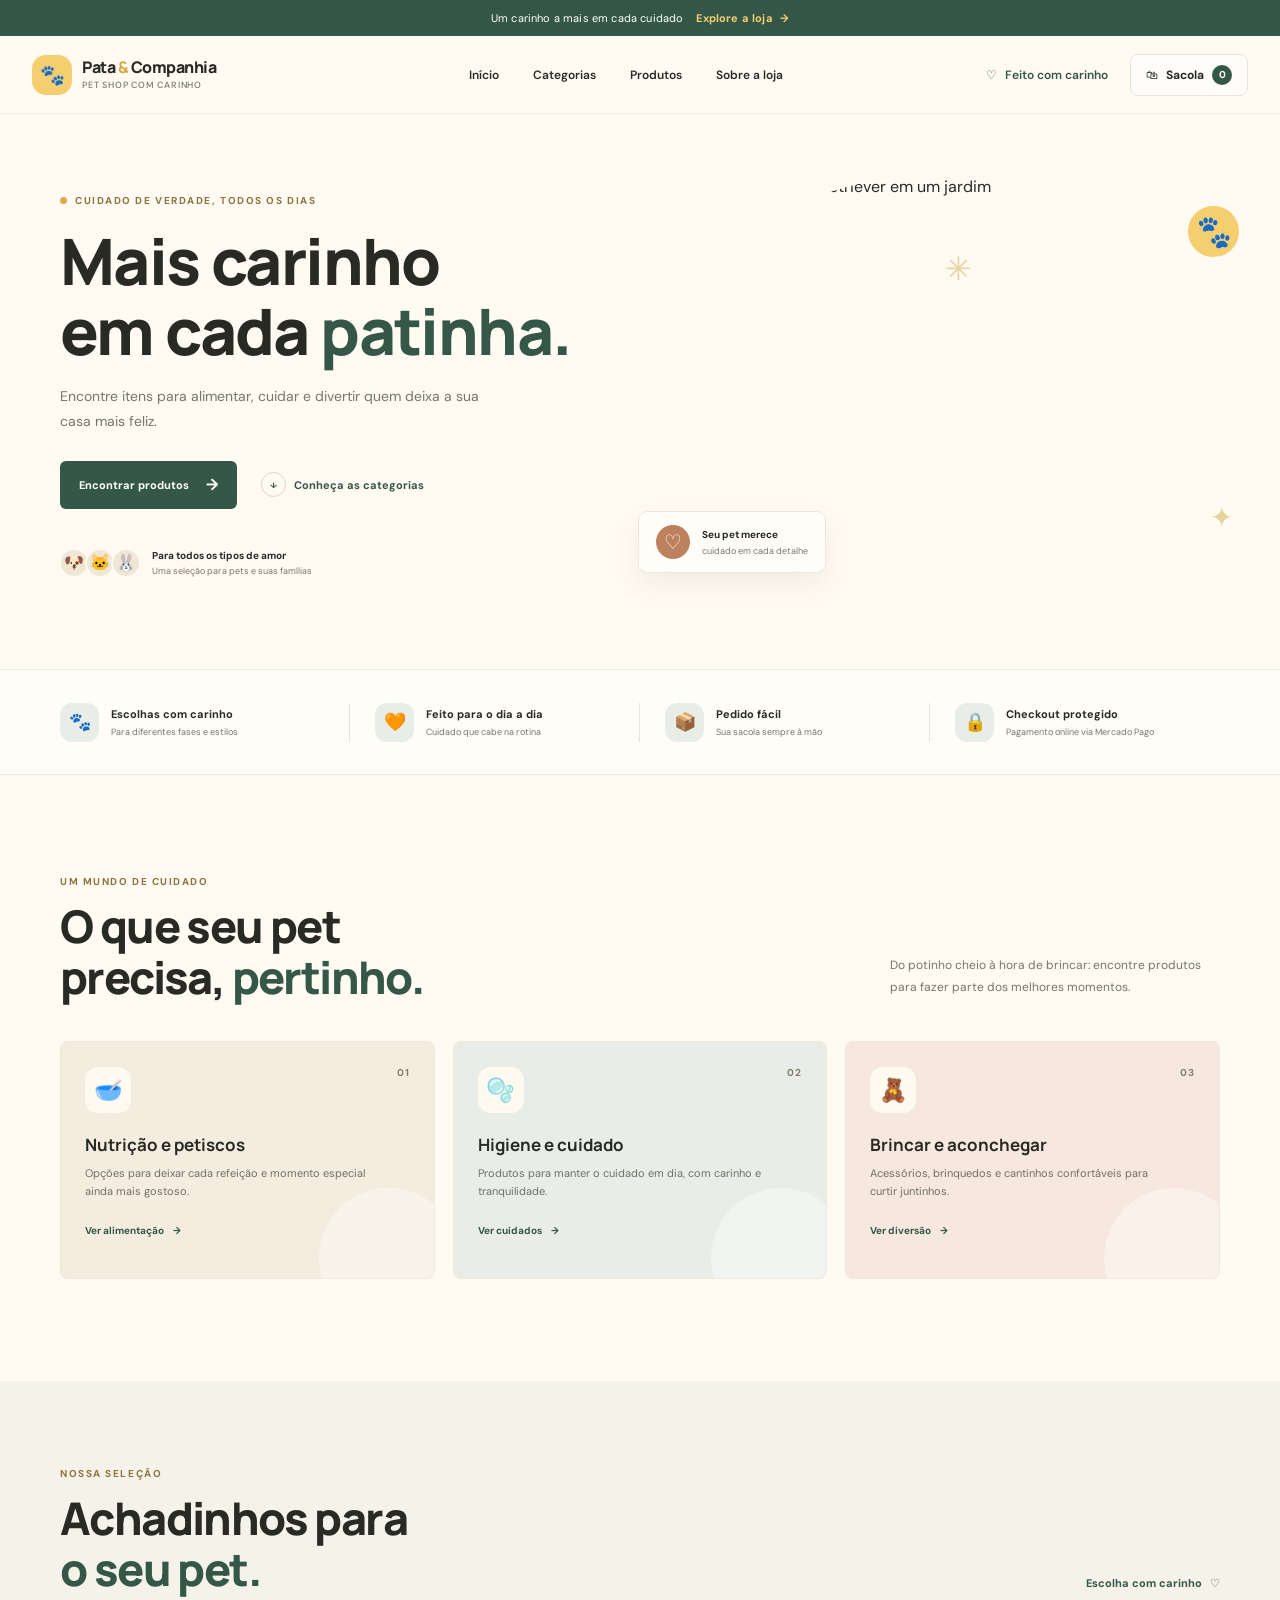
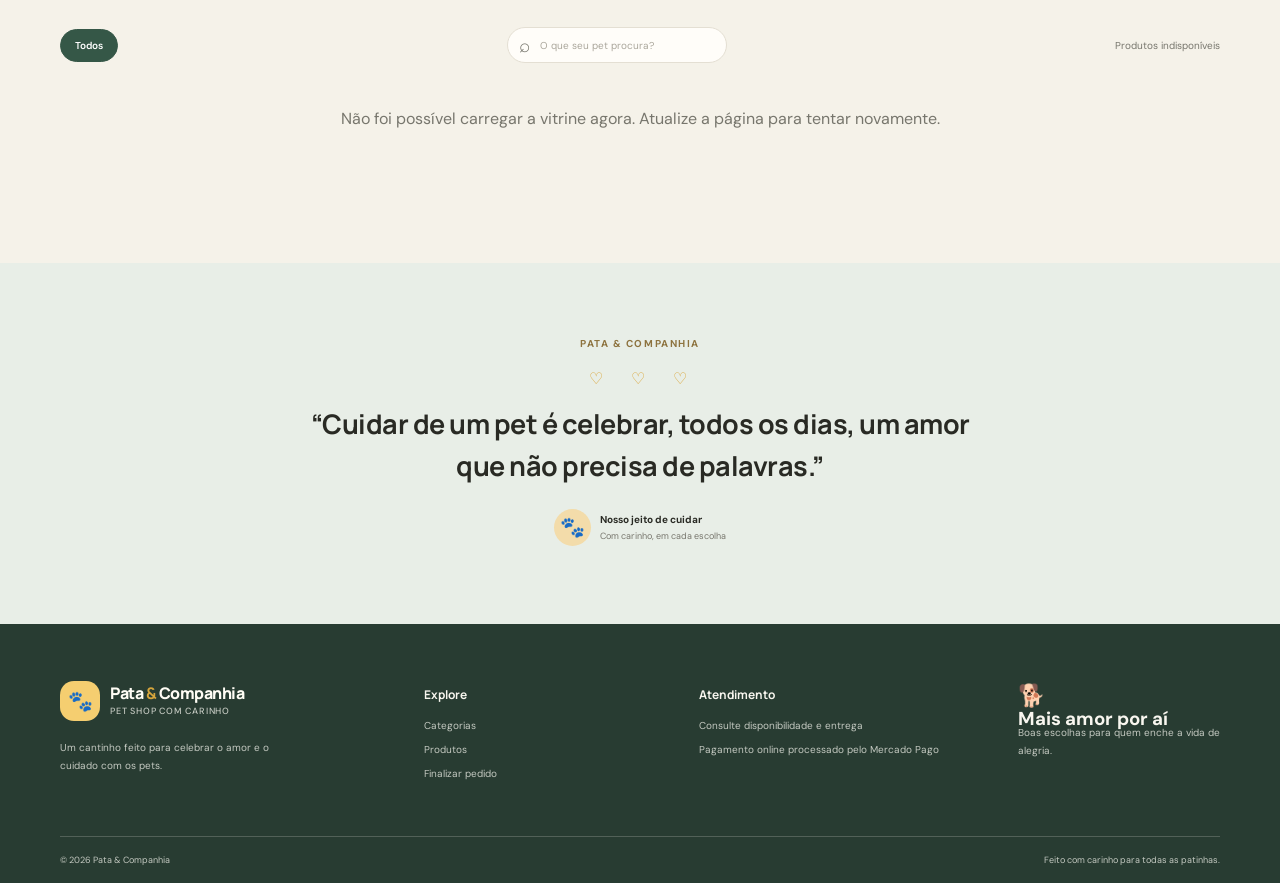
==== index.html @ 4e2fcf32 "checkout" ====
<!DOCTYPE html>
<html lang="pt-BR">
<head>
  <meta charset="UTF-8">
  <meta name="viewport" content="width=device-width, initial-scale=1.0">
  <meta name="theme-color" content="#fffaf2">
  <meta name="description" content="Produtos para cuidar, alimentar e divertir seu pet. Encontre tudo para cães e gatos na Pata & Companhia.">
  <title>Pata & Companhia | Cuidado para quem faz parte da família</title>
  <link rel="preconnect" href="https://fonts.googleapis.com">
  <link rel="preconnect" href="https://fonts.gstatic.com" crossorigin>
  <link rel="preconnect" href="https://images.unsplash.com">
  <link href="https://fonts.googleapis.com/css2?family=DM+Sans:wght@400;500;600;700&family=Manrope:wght@400;500;600;700;800&display=swap" rel="stylesheet">
  <link rel="stylesheet" href="styles.css">
  <script src="shop.js" defer></script>
  
</head>
<body>
  <div class="announcement">
    <span>Um carinho a mais em cada cuidado</span>
    <a href="#produtos">Explore a loja <span aria-hidden="true">→</span></a>
  </div>

  <header class="site-header">
    <a class="brand" href="/static" aria-label="Pata & Companhia, início">
      <span class="brand-mark" aria-hidden="true">🐾</span>
      <span>Pata <b>&</b> Companhia<small>pet shop com carinho</small></span>
    </a>
    <button class="menu-toggle" id="menu-toggle" type="button" aria-label="Abrir menu" aria-expanded="false" aria-controls="main-nav">
      <span></span><span></span><span></span>
    </button>
    <nav class="main-nav" id="main-nav" aria-label="Navegação principal">
      <a href="#inicio">Início</a>
      <a href="#categorias">Categorias</a>
      <a href="#produtos">Produtos</a>
      <a href="#sobre">Sobre a loja</a>
    </nav>
    <div class="header-actions">
      <a class="header-phone" href="#sobre"><span aria-hidden="true">♡</span> Feito com carinho</a>
      <button class="cart-button" id="cart-toggle" type="button" aria-expanded="false" aria-controls="cart-panel">
        <span aria-hidden="true">🛍</span> Sacola <span class="cart-count" id="cart-count">0</span>
      </button>
    </div>
    <aside class="cart-panel" id="cart-panel" aria-label="Sua sacola" hidden>
      <div class="cart-panel-heading">
        <h2>Sua sacola</h2>
        <button class="icon-button" id="cart-close" type="button" aria-label="Fechar sacola">×</button>
      </div>
      <div class="cart-items" id="cart-items"><p class="empty-cart">Sua sacola está esperando por você.</p></div>
      <div class="cart-summary"><span>Subtotal</span><strong id="cart-total">R$ 0,00</strong></div>
      <a class="button button-primary checkout-button" id="checkout-link" href="/checkout" aria-disabled="true">Continuar para checkout <span aria-hidden="true">→</span></a>
      <p class="cart-note">Os valores e a disponibilidade são confirmados no checkout.</p>
    </aside>
  </header>

  <main>
    <section class="hero section-wrap" id="inicio">
      <div class="hero-copy">
        <div class="eyebrow"><span class="eyebrow-dot"></span> Cuidado de verdade, todos os dias</div>
        <h1>Mais carinho<br>em cada <span>patinha.</span></h1>
        <p>Encontre itens para alimentar, cuidar e divertir quem deixa a sua casa mais feliz.</p>
        <div class="hero-actions">
          <a class="button button-primary" href="#produtos">Encontrar produtos <span aria-hidden="true">→</span></a>
          <a class="text-link" href="#categorias"><span class="play-icon" aria-hidden="true">↓</span> Conheça as categorias</a>
        </div>
        <div class="hero-proof">
          <div class="avatar-stack" aria-hidden="true"><span>🐶</span><span>🐱</span><span>🐰</span></div>
          <div><strong>Para todos os tipos de amor</strong><small>Uma seleção para pets e suas famílias</small></div>
        </div>
      </div>
      <div class="hero-visual">
        <img src="https://images.unsplash.com/photo-1552053831-71594a27632d?auto=format&amp;fit=crop&amp;w=1000&amp;q=85" alt="Cachorro golden retriever em um jardim" fetchpriority="high">
        <div class="hero-tag"><span class="tag-icon" aria-hidden="true">♡</span><span><strong>Seu pet merece</strong><small>cuidado em cada detalhe</small></span></div>
        <span class="hero-sticker" aria-hidden="true">🐾</span>
        <span class="hero-decoration decoration-one" aria-hidden="true">✳</span>
        <span class="hero-decoration decoration-two" aria-hidden="true">✦</span>
      </div>
    </section>

    <section class="benefits" aria-label="Nosso jeito de cuidar">
      <div class="benefits-inner">
        <div class="benefit"><span class="benefit-icon" aria-hidden="true">🐾</span><span><strong>Escolhas com carinho</strong><small>Para diferentes fases e estilos</small></span></div>
        <div class="benefit"><span class="benefit-icon" aria-hidden="true">🧡</span><span><strong>Feito para o dia a dia</strong><small>Cuidado que cabe na rotina</small></span></div>
        <div class="benefit"><span class="benefit-icon" aria-hidden="true">📦</span><span><strong>Pedido fácil</strong><small>Sua sacola sempre à mão</small></span></div>
        <div class="benefit"><span class="benefit-icon" aria-hidden="true">🔒</span><span><strong>Checkout protegido</strong><small>Pagamento online via Mercado Pago</small></span></div>
      </div>
    </section>

    <section class="services-section section-wrap" id="categorias">
      <div class="section-heading">
        <div><div class="eyebrow">Um mundo de cuidado</div><h2>O que seu pet<br>precisa, <span>pertinho.</span></h2></div>
        <p>Do potinho cheio à hora de brincar: encontre produtos para fazer parte dos melhores momentos.</p>
      </div>
      <div class="service-grid">
        <article class="service-card service-bath">
          <span class="service-icon" aria-hidden="true">🥣</span><span class="service-number">01</span>
          <h3>Nutrição e petiscos</h3><p>Opções para deixar cada refeição e momento especial ainda mais gostoso.</p>
          <a href="#produtos" data-filter="Ração">Ver alimentação <span aria-hidden="true">→</span></a>
        </article>
        <article class="service-card service-wellness">
          <span class="service-icon" aria-hidden="true">🫧</span><span class="service-number">02</span>
          <h3>Higiene e cuidado</h3><p>Produtos para manter o cuidado em dia, com carinho e tranquilidade.</p>
          <a href="#produtos" data-filter="Higiene">Ver cuidados <span aria-hidden="true">→</span></a>
        </article>
        <article class="service-card service-delivery">
          <span class="service-icon" aria-hidden="true">🧸</span><span class="service-number">03</span>
          <h3>Brincar e aconchegar</h3><p>Acessórios, brinquedos e cantinhos confortáveis para curtir juntinhos.</p>
          <a href="#produtos" data-filter="Brinquedos">Ver diversão <span aria-hidden="true">→</span></a>
        </article>
      </div>
    </section>

    <section class="shop-section" id="produtos">
      <div class="section-wrap">
        <div class="section-heading shop-heading">
          <div><div class="eyebrow">Nossa seleção</div><h2>Achadinhos para<br><span>o seu pet.</span></h2></div>
          <a class="text-link shop-all-link" href="#produtos">Escolha com carinho <span aria-hidden="true">♡</span></a>
        </div>
        <div class="product-toolbar">
          <div class="filter-list" id="filter-list" role="group" aria-label="Filtrar produtos">
            <button class="filter-button active" type="button" data-category="todos" aria-pressed="true">Todos</button>
          </div>
          <label class="product-search">
            <span class="sr-only">Buscar produtos</span>
            <span aria-hidden="true">⌕</span>
            <input id="product-search" type="search" placeholder="O que seu pet procura?" autocomplete="off">
          </label>
          <span class="product-count" id="product-count" aria-live="polite">Carregando produtos…</span>
        </div>
        <div class="product-grid" id="product-grid" aria-live="polite" aria-busy="true">
          <p class="no-products">Estamos preparando a vitrine para você…</p>
        </div>
      </div>
    </section>

    <section class="testimonial-section" id="sobre">
      <div class="section-wrap testimonial-content">
        <div class="eyebrow">Pata & Companhia</div>
        <div class="testimonial-stars" aria-hidden="true">♡ &nbsp; ♡ &nbsp; ♡</div>
        <blockquote>“Cuidar de um pet é celebrar, todos os dias, um amor que não precisa de palavras.”</blockquote>
        <div class="testimonial-author"><span class="author-avatar" aria-hidden="true">🐾</span><span><strong>Nosso jeito de cuidar</strong><small>Com carinho, em cada escolha</small></span></div>
      </div>
    </section>
  </main>

  <footer class="site-footer">
    <div class="section-wrap footer-main">
      <div class="footer-brand">
        <a class="brand" href="/static" aria-label="Pata & Companhia, início"><span class="brand-mark" aria-hidden="true">🐾</span><span>Pata <b>&</b> Companhia<small>pet shop com carinho</small></span></a>
        <p>Um cantinho feito para celebrar o amor e o cuidado com os pets.</p>
      </div>
      <div class="footer-column"><h3>Explore</h3><a href="#categorias">Categorias</a><a href="#produtos">Produtos</a><a href="/checkout">Finalizar pedido</a></div>
      <div class="footer-column"><h3>Atendimento</h3><span>Consulte disponibilidade e entrega</span><span>Pagamento online processado pelo Mercado Pago</span></div>
      <div class="footer-promise"><span aria-hidden="true">🐕</span><h3>Mais amor por aí</h3><p>Boas escolhas para quem enche a vida de alegria.</p></div>
    </div>
    <div class="section-wrap footer-bottom"><span>© 2026 Pata & Companhia</span><span>Feito com carinho para todas as patinhas.</span></div>
  </footer>

  <div class="toast" id="shop-toast" role="status" aria-live="polite"></div>
</body>
</html>
---- styles.css ----
:root {
  color-scheme: light;
  --ink: #292a24;
  --muted: #77766d;
  --green: #355747;
  --green-dark: #284638;
  --green-pale: #e8eee7;
  --cream: #fffaf2;
  --yellow: #f5ce70;
  --line: #e8e4da;
  --white: #fff;
  font-family: "DM Sans", sans-serif;
  font-synthesis: none;
  text-rendering: optimizeLegibility;
}

* {
  box-sizing: border-box;
}

html {
  scroll-behavior: smooth;
  scroll-padding-top: 90px;
}

body {
  margin: 0;
  color: var(--ink);
  background: var(--cream);
}

body,
button,
input,
select {
  font-family: "DM Sans", sans-serif;
}

button,
a {
  -webkit-tap-highlight-color: transparent;
}

a {
  color: inherit;
  text-decoration: none;
}

button {
  color: inherit;
}

img {
  display: block;
  max-width: 100%;
}

.section-wrap {
  width: min(1160px, calc(100% - 64px));
  margin-inline: auto;
}

.announcement {
  min-height: 36px;
  display: flex;
  align-items: center;
  justify-content: center;
  gap: 9px;
  color: #fff;
  background: var(--green);
  font-size: 11px;
  letter-spacing: .015em;
}

.announcement a {
  color: var(--yellow);
  font-weight: 700;
  margin-left: 4px;
}

.announcement a span {
  padding-left: 4px;
}

.site-header {
  position: sticky;
  z-index: 20;
  top: 0;
  display: flex;
  align-items: center;
  justify-content: space-between;
  width: 100%;
  height: 78px;
  padding: 0 max(32px, calc((100% - 1250px) / 2));
  background: rgba(255, 250, 242, .96);
  border-bottom: 1px solid rgba(43, 54, 41, .07);
  backdrop-filter: blur(14px);
}

.brand {
  display: inline-flex;
  align-items: center;
  gap: 10px;
  flex-shrink: 0;
  font-family: "Manrope", sans-serif;
  font-size: 16px;
  font-weight: 800;
  line-height: 1.08;
  letter-spacing: -.5px;
}

.brand b {
  color: #d6a53c;
}

.brand small {
  display: block;
  margin-top: 5px;
  color: var(--muted);
  font-family: "DM Sans", sans-serif;
  font-size: 9px;
  font-weight: 500;
  letter-spacing: .8px;
  text-transform: uppercase;
}

.brand-mark {
  display: grid;
  width: 40px;
  height: 40px;
  place-items: center;
  border-radius: 14px;
  background: var(--yellow);
  font-size: 20px;
}

.main-nav,
.header-actions {
  display: flex;
  align-items: center;
}

.main-nav {
  gap: 34px;
  margin-left: 50px;
}

.main-nav a,
.header-phone {
  font-size: 12px;
  font-weight: 600;
  transition: color .2s;
}

.main-nav a:hover,
.header-phone:hover {
  color: #9c7224;
}

.header-actions {
  gap: 22px;
}

.header-phone {
  color: var(--green);
}

.header-phone span {
  padding-right: 5px;
}

.cart-button {
  position: relative;
  display: flex;
  align-items: center;
  gap: 8px;
  min-height: 42px;
  padding: 0 15px;
  border: 1px solid var(--line);
  border-radius: 8px;
  background: #fffdf9;
  font-size: 12px;
  font-weight: 700;
  cursor: pointer;
}

.cart-button:hover {
  border-color: var(--green);
}

.cart-count {
  display: grid;
  min-width: 20px;
  height: 20px;
  place-items: center;
  padding: 0 4px;
  border-radius: 99px;
  color: #fff;
  background: var(--green);
  font-size: 10px;
}

.menu-toggle {
  display: none;
}

.cart-panel {
  position: absolute;
  top: 68px;
  right: max(32px, calc((100% - 1250px) / 2));
  width: min(360px, calc(100vw - 32px));
  padding: 20px;
  border: 1px solid var(--line);
  border-radius: 12px;
  background: #fffdf9;
  box-shadow: 0 16px 55px #292a2422;
}

.cart-panel-heading,
.cart-summary {
  display: flex;
  align-items: center;
  justify-content: space-between;
}

.cart-panel-heading {
  padding-bottom: 14px;
  border-bottom: 1px solid var(--line);
}

.cart-panel-heading h2 {
  margin: 0;
  font: 700 17px "Manrope", sans-serif;
}

.icon-button {
  width: 30px;
  height: 30px;
  border: 0;
  border-radius: 50%;
  background: var(--green-pale);
  font-size: 22px;
  line-height: 1;
  cursor: pointer;
}

.cart-items {
  max-height: 250px;
  overflow: auto;
}

.empty-cart {
  padding: 20px 4px;
  color: var(--muted);
  text-align: center;
  font-size: 13px;
}

.cart-item {
  display: flex;
  align-items: center;
  justify-content: space-between;
  gap: 12px;
  padding: 13px 0;
  border-bottom: 1px solid var(--line);
}

.cart-item-name {
  font-size: 12px;
  font-weight: 700;
}

.cart-item-price {
  margin-top: 3px;
  color: var(--muted);
  font-size: 11px;
}

.cart-quantity {
  display: flex;
  align-items: center;
  gap: 9px;
}

.cart-quantity button {
  width: 23px;
  height: 23px;
  border: 1px solid var(--line);
  border-radius: 50%;
  background: transparent;
  cursor: pointer;
}

.cart-summary {
  padding: 16px 0;
  font-size: 13px;
}

.cart-summary strong {
  font-size: 16px;
}

.checkout-button {
  width: 100%;
}

.checkout-button:disabled {
  opacity: .48;
  cursor: not-allowed;
}

.cart-note {
  margin: 10px 0 0;
  color: var(--muted);
  text-align: center;
  font-size: 10px;
}

.hero {
  position: relative;
  display: grid;
  min-height: 555px;
  grid-template-columns: 1.02fr .98fr;
  align-items: center;
  gap: 60px;
  padding-top: 55px;
  padding-bottom: 66px;
}

.hero-copy {
  position: relative;
  z-index: 1;
  padding: 4px 0;
}

.eyebrow {
  display: flex;
  align-items: center;
  gap: 8px;
  color: #8d733f;
  font-size: 10px;
  font-weight: 700;
  letter-spacing: 1.55px;
  text-transform: uppercase;
}

.eyebrow-dot {
  width: 7px;
  height: 7px;
  border-radius: 50%;
  background: #dfa947;
}

h1,
h2,
h3,
p {
  margin-top: 0;
}

h1,
h2 {
  font-family: "Manrope", sans-serif;
  letter-spacing: -1.6px;
}

.hero h1 {
  margin: 19px 0 18px;
  font-size: clamp(44px, 5vw, 66px);
  font-weight: 800;
  line-height: 1.09;
}

.hero h1 span,
.section-heading h2 span,
.booking-content h2 span,
.newsletter h2 span {
  color: var(--green);
}

.hero-copy>p {
  max-width: 435px;
  margin-bottom: 27px;
  color: var(--muted);
  font-size: 14px;
  line-height: 1.8;
}

.hero-actions {
  display: flex;
  align-items: center;
  gap: 24px;
}

.button {
  display: inline-flex;
  min-height: 48px;
  align-items: center;
  justify-content: center;
  gap: 17px;
  padding: 0 19px;
  border: 0;
  border-radius: 6px;
  font-size: 11px;
  font-weight: 700;
  cursor: pointer;
  transition: transform .2s, background .2s;
}

.button:hover {
  transform: translateY(-2px);
}

.button-primary {
  color: #fff;
  background: var(--green);
}

.button-primary:hover {
  background: var(--green-dark);
}

.button-primary span {
  font-size: 16px;
}

.text-link {
  display: inline-flex;
  align-items: center;
  gap: 8px;
  color: var(--green);
  font-size: 11px;
  font-weight: 700;
}

.text-link:hover {
  color: #9c7224;
}

.play-icon {
  display: grid;
  width: 25px;
  height: 25px;
  place-items: center;
  border: 1px solid #dcd6c8;
  border-radius: 50%;
  font-size: 8px;
}

.hero-proof {
  display: flex;
  align-items: center;
  gap: 11px;
  margin-top: 39px;
}

.avatar-stack {
  display: flex;
  padding-left: 3px;
}

.avatar-stack span {
  display: grid;
  width: 30px;
  height: 30px;
  place-items: center;
  margin-left: -4px;
  border: 2px solid var(--cream);
  border-radius: 50%;
  background: #efe7d5;
  font-size: 16px;
}

.hero-proof strong,
.hero-proof small,
.booking-image-note strong,
.booking-image-note small {
  display: block;
}

.hero-proof strong {
  font-size: 10px;
}

.hero-proof small {
  margin-top: 3px;
  color: var(--muted);
  font-size: 9px;
}

.proof-rating {
  padding-left: 12px;
  border-left: 1px solid var(--line);
}

.proof-rating span {
  color: #e7ae3a;
  font-size: 12px;
  letter-spacing: 1px;
}

.hero-visual {
  position: relative;
  height: 420px;
}

.hero-visual>img {
  width: 100%;
  height: 100%;
  border-radius: 46% 46% 10px 10px;
  object-fit: cover;
  object-position: center;
}

.hero-tag {
  position: absolute;
  bottom: 23px;
  left: -43px;
  display: flex;
  align-items: center;
  gap: 12px;
  padding: 13px 17px;
  border: 1px solid #eee8dc;
  border-radius: 9px;
  background: #fffdf8;
  box-shadow: 0 12px 30px #292a2410;
}

.tag-icon {
  display: grid;
  width: 34px;
  height: 34px;
  place-items: center;
  border-radius: 50%;
  color: #fff;
  background: #bd815d;
  font-size: 20px;
}

.hero-tag strong,
.hero-tag small {
  display: block;
}

.hero-tag strong {
  font-size: 10px;
}

.hero-tag small {
  margin-top: 4px;
  color: var(--muted);
  font-size: 9px;
}

.hero-sticker {
  position: absolute;
  top: 25px;
  right: -24px;
  display: grid;
  width: 61px;
  height: 61px;
  place-items: center;
  border: 5px solid var(--cream);
  border-radius: 50%;
  background: var(--yellow);
  font-size: 30px;
  transform: rotate(9deg);
}

.hero-decoration {
  position: absolute;
  z-index: -1;
  color: #e8d39e;
}

.decoration-one {
  top: 72px;
  left: 49%;
  font-size: 32px;
}

.decoration-two {
  bottom: 60px;
  right: -13px;
  font-size: 28px;
}

.benefits {
  border-top: 1px solid #eeeadf;
  border-bottom: 1px solid #eeeadf;
  background: #fffdf8;
}

.benefits-inner {
  display: grid;
  width: min(1160px, calc(100% - 64px));
  min-height: 104px;
  grid-template-columns: repeat(4, 1fr);
  align-items: center;
  margin: auto;
}

.benefit {
  display: flex;
  align-items: center;
  gap: 12px;
  padding-left: 25px;
  border-right: 1px solid var(--line);
}

.benefit:first-child {
  padding-left: 0;
}

.benefit:last-child {
  border-right: 0;
}

.benefit-icon {
  display: grid;
  width: 39px;
  height: 39px;
  flex-shrink: 0;
  place-items: center;
  border-radius: 12px;
  background: var(--green-pale);
  font-size: 18px;
}

.benefit strong,
.benefit small {
  display: block;
}

.benefit strong {
  font-size: 11px;
}

.benefit small {
  margin-top: 5px;
  color: var(--muted);
  font-size: 9px;
}

.services-section {
  padding-top: 100px;
  padding-bottom: 102px;
}

.section-heading {
  display: flex;
  align-items: end;
  justify-content: space-between;
  gap: 40px;
}

.section-heading h2,
.booking-content h2,
.newsletter h2 {
  margin: 13px 0 0;
  font-size: clamp(33px, 4vw, 45px);
  font-weight: 800;
  line-height: 1.14;
}

.section-heading>p {
  max-width: 330px;
  margin: 0 0 5px;
  color: var(--muted);
  font-size: 12px;
  line-height: 1.8;
}

.service-grid {
  display: grid;
  grid-template-columns: repeat(3, 1fr);
  gap: 18px;
  margin-top: 37px;
}

.service-card {
  position: relative;
  min-height: 238px;
  padding: 25px 24px 23px;
  overflow: hidden;
  border: 1px solid #eee9dd;
  border-radius: 8px;
  background: #fffdf8;
}

.service-card::after {
  position: absolute;
  right: -25px;
  bottom: -50px;
  width: 140px;
  height: 140px;
  border-radius: 50%;
  background: #ffffff5c;
  content: "";
}

.service-bath {
  background: #f4eddf;
}

.service-wellness {
  background: #e8eee7;
}

.service-delivery {
  background: #f6e8df;
}

.service-icon {
  display: grid;
  width: 46px;
  height: 46px;
  place-items: center;
  border-radius: 13px;
  background: #fffaf0;
  font-size: 23px;
}

.service-number {
  position: absolute;
  top: 24px;
  right: 24px;
  color: #827c6b;
  font-size: 10px;
  font-weight: 700;
  letter-spacing: 1px;
}

.service-card h3 {
  margin: 20px 0 8px;
  font: 700 17px "Manrope", sans-serif;
}

.service-card p {
  max-width: 290px;
  margin-bottom: 17px;
  color: #716f67;
  font-size: 11px;
  line-height: 1.7;
}

.service-card>a {
  position: relative;
  z-index: 1;
  display: inline-flex;
  gap: 9px;
  color: var(--green);
  font-size: 10px;
  font-weight: 700;
}

.shop-section {
  padding: 86px 0 93px;
  background: #f5f2e9;
}

.shop-heading {
  align-items: end;
}

.shop-all-link {
  margin-bottom: 5px;
}

.product-toolbar {
  display: flex;
  align-items: center;
  justify-content: space-between;
  gap: 20px;
  margin: 32px 0 20px;
}

.product-search {
  display: flex;
  min-width: 220px;
  height: 36px;
  align-items: center;
  gap: 8px;
  padding: 0 11px;
  border: 1px solid #e4dfd3;
  border-radius: 30px;
  color: var(--muted);
  background: #fffdf9;
  font-size: 19px;
}

.product-search:focus-within {
  border-color: var(--green);
  box-shadow: 0 0 0 3px #3557471a;
}

.product-search input {
  width: 100%;
  min-width: 0;
  border: 0;
  outline: 0;
  color: var(--ink);
  background: transparent;
  font-size: 10px;
}

.product-search input::placeholder {
  color: #aaa69b;
}

.product-search input::-webkit-search-cancel-button {
  cursor: pointer;
}

.filter-list {
  display: flex;
  flex-wrap: wrap;
  gap: 8px;
}

.filter-button {
  min-height: 33px;
  padding: 0 14px;
  border: 1px solid #e4dfd3;
  border-radius: 30px;
  background: transparent;
  color: #706f67;
  font-size: 10px;
  font-weight: 600;
  cursor: pointer;
  transition: .2s;
}

.filter-button:hover,
.filter-button.active {
  border-color: var(--green);
  color: #fff;
  background: var(--green);
}

.product-count {
  color: var(--muted);
  font-size: 10px;
}

.product-grid {
  display: grid;
  grid-template-columns: repeat(4, minmax(0, 1fr));
  gap: 16px;
}

.product-card {
  overflow: hidden;
  border: 1px solid #ebe6da;
  border-radius: 8px;
  background: #fffdf9;
  transition: transform .2s, box-shadow .2s;
}

.product-card:hover {
  transform: translateY(-4px);
  box-shadow: 0 10px 25px #292a2410;
}

.product-image {
  position: relative;
  display: grid;
  height: 176px;
  place-items: center;
  overflow: hidden;
  background: #f3eadc;
}

.product-image img {
  position: relative;
  z-index: 1;
  width: 100%;
  height: 100%;
  object-fit: cover;
  transition: transform .35s;
}

.product-image img[hidden] {
  display: none;
}

.product-placeholder {
  position: absolute;
  color: #b7a88f;
  font-size: 44px;
}

.product-card:hover .product-image img {
  transform: scale(1.05);
}

.product-tag {
  position: absolute;
  top: 11px;
  left: 11px;
  padding: 6px 9px;
  border-radius: 20px;
  background: #fffaf2;
  color: var(--green);
  font-size: 9px;
  font-weight: 700;
}

.product-info {
  padding: 15px;
}

.product-category {
  color: #9a7a3d;
  font-size: 9px;
  font-weight: 700;
  letter-spacing: .8px;
  text-transform: uppercase;
}

.product-info h3 {
  min-height: 34px;
  margin: 7px 0 13px;
  font: 700 12px "Manrope", sans-serif;
  line-height: 1.4;
}

.product-purchase {
  display: flex;
  align-items: center;
  justify-content: space-between;
  gap: 8px;
}

.product-price {
  font: 800 15px "Manrope", sans-serif;
}

.product-price small {
  display: block;
  margin-top: 3px;
  color: var(--muted);
  font: 400 9px "DM Sans", sans-serif;
}

.cart-stock-warning {
  margin: -5px 0 9px;
  color: #a63e30;
  font-size: 10px;
  line-height: 1.5;
}

.add-to-cart {
  display: grid;
  width: 34px;
  height: 34px;
  flex-shrink: 0;
  place-items: center;
  border: 0;
  border-radius: 7px;
  color: #fff;
  background: var(--green);
  font-size: 19px;
  cursor: pointer;
  transition: background .2s;
}

.add-to-cart:hover {
  background: var(--green-dark);
}

.is-disabled {
  opacity: .48;
  cursor: not-allowed;
}

.cart-panel[hidden] {
  display: none;
}

.cart-quantity button:disabled {
  opacity: .4;
  cursor: not-allowed;
}

.no-products {
  grid-column: 1 / -1;
  padding: 25px;
  color: var(--muted);
  text-align: center;
}

.booking-section {
  display: grid;
  grid-template-columns: .88fr 1.12fr;
  align-items: center;
  gap: 86px;
  padding-top: 105px;
  padding-bottom: 105px;
}

.booking-image {
  position: relative;
  height: 520px;
}

.booking-image>img {
  width: 100%;
  height: 100%;
  border-radius: 10px 105px 10px 10px;
  object-fit: cover;
}

.booking-image-note {
  position: absolute;
  right: -30px;
  bottom: 28px;
  display: flex;
  align-items: center;
  gap: 12px;
  padding: 14px 18px;
  border: 1px solid #eee8dc;
  border-radius: 9px;
  background: #fffdf8;
  box-shadow: 0 12px 30px #292a2410;
}

.booking-image-note>span:first-child {
  display: grid;
  width: 37px;
  height: 37px;
  place-items: center;
  border-radius: 50%;
  color: var(--green);
  background: var(--green-pale);
  font-size: 20px;
}

.booking-image-note strong {
  font-size: 10px;
}

.booking-image-note small {
  margin-top: 4px;
  color: var(--muted);
  font-size: 9px;
}

.booking-content h2 {
  margin: 13px 0 12px;
  font-size: 39px;
}

.booking-content>p {
  max-width: 430px;
  margin-bottom: 22px;
  color: var(--muted);
  font-size: 11px;
  line-height: 1.7;
}

.booking-form {
  display: grid;
  gap: 12px;
}

.booking-form label {
  display: grid;
  gap: 6px;
  font-size: 10px;
  font-weight: 700;
}

.booking-form input,
.booking-form select,
.newsletter-form input {
  width: 100%;
  height: 42px;
  padding: 0 12px;
  border: 1px solid #e5e0d5;
  border-radius: 5px;
  outline: none;
  background: #fffdf8;
  color: var(--ink);
  font-size: 11px;
}

.booking-form input:focus,
.booking-form select:focus,
.newsletter-form input:focus {
  border-color: var(--green);
  box-shadow: 0 0 0 3px #3557471a;
}

.booking-form input::placeholder,
.newsletter-form input::placeholder {
  color: #aaa69b;
}

.form-row {
  display: grid;
  grid-template-columns: 1fr 1fr;
  gap: 12px;
}

.booking-form .button {
  justify-self: start;
  margin-top: 2px;
}

.form-note {
  color: var(--muted);
  font-size: 9px;
}

.form-feedback {
  min-height: 0;
  margin: 0;
  color: var(--green);
  font-size: 11px;
  font-weight: 600;
}

.testimonial-section {
  padding: 74px 0 78px;
  background: #e8eee7;
  text-align: center;
}

.testimonial-content .eyebrow {
  justify-content: center;
}

.testimonial-stars {
  margin-top: 18px;
  color: #d9a333;
  font-size: 16px;
  letter-spacing: 4px;
}

.testimonial-section blockquote {
  max-width: 690px;
  margin: 14px auto 22px;
  font: 700 clamp(20px, 3vw, 27px)/1.55 "Manrope", sans-serif;
  letter-spacing: -.5px;
}

.testimonial-author {
  display: inline-flex;
  align-items: center;
  gap: 9px;
  text-align: left;
}

.author-avatar {
  display: grid;
  width: 37px;
  height: 37px;
  place-items: center;
  border-radius: 50%;
  background: #f3dcaa;
  font-size: 20px;
}

.testimonial-author strong,
.testimonial-author small {
  display: block;
}

.testimonial-author strong {
  font-size: 10px;
}

.testimonial-author small {
  margin-top: 4px;
  color: var(--muted);
  font-size: 9px;
}

.newsletter {
  position: relative;
  display: flex;
  align-items: center;
  justify-content: space-between;
  gap: 40px;
  padding-top: 68px;
  padding-bottom: 68px;
}

.newsletter h2 {
  font-size: 31px;
}

.newsletter-paw {
  position: absolute;
  top: 36px;
  left: 38%;
  color: #ede3cb;
  font-size: 45px;
  transform: rotate(-18deg);
}

.newsletter-form {
  position: relative;
  display: flex;
  width: min(450px, 48%);
  padding: 5px;
  border: 1px solid #e5e0d5;
  border-radius: 7px;
  background: #fffdf8;
}

.newsletter-form input {
  height: 42px;
  border: 0;
  background: transparent;
  box-shadow: none !important;
}

.newsletter-form button {
  display: flex;
  flex-shrink: 0;
  align-items: center;
  gap: 11px;
  padding: 0 15px;
  border: 0;
  border-radius: 5px;
  color: #fff;
  background: var(--green);
  font-size: 10px;
  font-weight: 700;
  cursor: pointer;
}

.newsletter-form button:hover {
  background: var(--green-dark);
}

.newsletter-feedback {
  position: absolute;
  top: calc(100% + 8px);
  left: 5px;
  margin: 0;
  color: var(--green);
  font-size: 10px;
}

.site-footer {
  color: #f8f6ef;
  background: #283c32;
}

.footer-main {
  display: grid;
  grid-template-columns: 1.4fr 1fr 1.2fr .9fr;
  gap: 50px;
  padding-top: 57px;
  padding-bottom: 43px;
}

.site-footer .brand {
  color: #fffdf5;
}

.site-footer .brand small {
  color: #c4c9c1;
}

.site-footer .brand-mark {
  color: var(--ink);
}

.footer-brand>p,
.footer-promise p {
  max-width: 240px;
  margin: 18px 0;
  color: #c4c9c1;
  font-size: 10px;
  line-height: 1.8;
}

.social-links {
  display: flex;
  gap: 8px;
}

.social-links a {
  display: grid;
  width: 27px;
  height: 27px;
  place-items: center;
  border: 1px solid #66756c;
  border-radius: 50%;
  color: #fff;
  font-size: 11px;
  font-weight: 700;
}

.social-links a:hover {
  color: var(--green);
  background: var(--yellow);
}

.footer-column {
  display: flex;
  flex-direction: column;
  align-items: flex-start;
  gap: 11px;
}

.footer-column h3 {
  margin: 5px 0 5px;
  font: 700 12px "Manrope", sans-serif;
}

.footer-column a,
.footer-column>span:not(:first-child) {
  color: #c4c9c1;
  font-size: 10px;
}

.footer-column a:hover {
  color: var(--yellow);
}

.footer-promise>span {
  font-size: 22px;
}

.footer-promise h3 {
  margin: -4px 0 -7px;
}

.footer-promise p {
  margin: 0;
}

.footer-bottom {
  display: flex;
  justify-content: space-between;
  gap: 20px;
  padding-top: 17px;
  padding-bottom: 17px;
  border-top: 1px solid #526158;
  color: #c4c9c1;
  font-size: 9px;
}

.toast {
  position: fixed;
  z-index: 40;
  right: 24px;
  bottom: 24px;
  max-width: min(360px, calc(100% - 48px));
  padding: 14px 18px;
  border-radius: 8px;
  color: #fff;
  background: var(--green-dark);
  box-shadow: 0 8px 25px #0002;
  font-size: 12px;
  opacity: 0;
  pointer-events: none;
  transform: translateY(10px);
  transition: opacity .2s, transform .2s;
}

.toast.visible {
  opacity: 1;
  transform: translateY(0);
}

.sr-only {
  position: absolute;
  width: 1px;
  height: 1px;
  padding: 0;
  overflow: hidden;
  clip: rect(0, 0, 0, 0);
  white-space: nowrap;
  border: 0;
}

@media (max-width: 900px) {
  .site-header {
    padding-inline: 24px;
  }

  .main-nav {
    gap: 18px;
    margin-left: 25px;
  }

  .header-actions {
    gap: 12px;
  }

  .header-phone {
    display: none;
  }

  .hero {
    gap: 32px;
  }

  .hero-visual {
    height: 370px;
  }

  .hero-tag {
    left: -18px;
  }

  .benefit {
    padding-left: 13px;
    gap: 8px;
  }

  .benefit-icon {
    width: 34px;
    height: 34px;
  }

  .booking-section {
    gap: 55px;
  }

  .booking-image {
    height: 470px;
  }

  .booking-content h2 {
    font-size: 34px;
  }

  .footer-main {
    gap: 28px;
  }
}

@media (max-width: 680px) {
  html {
    scroll-padding-top: 70px;
  }

  .section-wrap,
  .benefits-inner {
    width: min(100% - 36px, 500px);
  }

  .announcement {
    min-height: 34px;
    gap: 5px;
    padding-inline: 8px;
    font-size: 9px;
  }

  .announcement a {
    margin-left: 2px;
  }

  .site-header {
    height: 66px;
    padding-inline: 18px;
  }

  .brand {
    gap: 8px;
    font-size: 14px;
  }

  .brand-mark {
    width: 35px;
    height: 35px;
    border-radius: 12px;
    font-size: 18px;
  }

  .brand small {
    font-size: 8px;
  }

  .menu-toggle {
    display: grid;
    width: 36px;
    height: 36px;
    align-content: center;
    gap: 5px;
    margin-left: auto;
    padding: 8px;
    border: 0;
    background: transparent;
    cursor: pointer;
  }

  .menu-toggle span {
    display: block;
    width: 20px;
    height: 2px;
    border-radius: 2px;
    background: var(--green);
  }

  .main-nav {
    position: absolute;
    top: 65px;
    right: 0;
    left: 0;
    display: none;
    align-items: stretch;
    gap: 0;
    margin: 0;
    padding: 8px 18px 14px;
    border-bottom: 1px solid var(--line);
    background: var(--cream);
    box-shadow: 0 10px 18px #292a240c;
  }

  .main-nav.is-open {
    display: flex;
    flex-direction: column;
  }

  .main-nav a {
    padding: 12px 3px;
    border-bottom: 1px solid var(--line);
    font-size: 13px;
  }

  .main-nav a:last-child {
    border-bottom: 0;
  }

  .header-actions {
    margin-left: 8px;
  }

  .cart-button {
    min-height: 37px;
    gap: 5px;
    padding: 0 8px;
    font-size: 0;
  }

  .cart-button>span:first-child {
    font-size: 15px;
  }

  .cart-count {
    min-width: 17px;
    height: 17px;
    font-size: 9px;
  }

  .cart-panel {
    top: 60px;
    right: 10px;
  }

  .hero {
    min-height: 0;
    grid-template-columns: 1fr;
    gap: 33px;
    padding-top: 50px;
    padding-bottom: 45px;
  }

  .hero h1 {
    margin-top: 15px;
    font-size: clamp(43px, 12vw, 59px);
  }

  .hero-copy>p {
    font-size: 13px;
  }

  .hero-actions {
    flex-wrap: wrap;
    gap: 14px;
  }

  .hero-proof {
    margin-top: 26px;
  }

  .hero-visual {
    width: calc(100% - 14px);
    height: min(95vw, 390px);
    margin-left: 7px;
  }

  .hero-visual>img {
    border-radius: 48% 48% 9px 9px;
  }

  .hero-tag {
    bottom: 17px;
    left: -7px;
    padding: 10px 12px;
  }

  .hero-sticker {
    top: 16px;
    right: -8px;
    width: 51px;
    height: 51px;
    font-size: 25px;
  }

  .decoration-one {
    top: 42%;
    left: auto;
    right: 2px;
  }

  .benefits-inner {
    grid-template-columns: 1fr 1fr;
    row-gap: 18px;
    padding-block: 20px;
  }

  .benefit {
    min-height: 43px;
    padding-left: 0;
    border: 0;
  }

  .benefit strong {
    font-size: 10px;
  }

  .benefit small {
    font-size: 8px;
  }

  .benefit-icon {
    width: 32px;
    height: 32px;
    font-size: 15px;
  }

  .services-section {
    padding-top: 67px;
    padding-bottom: 68px;
  }

  .section-heading {
    align-items: flex-start;
    flex-direction: column;
    gap: 14px;
  }

  .section-heading h2,
  .booking-content h2 {
    font-size: 37px;
  }

  .section-heading>p {
    max-width: 370px;
  }

  .service-grid {
    grid-template-columns: 1fr;
    gap: 12px;
    margin-top: 24px;
  }

  .service-card {
    min-height: 210px;
    padding: 21px;
  }

  .service-card h3 {
    margin-top: 15px;
  }

  .shop-section {
    padding: 64px 0;
  }

  .shop-heading {
    gap: 14px;
  }

  .shop-all-link {
    margin: 0;
  }

  .product-toolbar {
    align-items: flex-start;
    flex-direction: column;
    gap: 10px;
    margin-top: 24px;
  }

  .product-search {
    width: 100%;
  }

  .filter-list {
    gap: 6px;
  }

  .filter-button {
    min-height: 31px;
    padding-inline: 11px;
    font-size: 9px;
  }

  .product-grid {
    grid-template-columns: repeat(2, minmax(0, 1fr));
    gap: 10px;
  }

  .product-image {
    height: 145px;
  }

  .product-info {
    padding: 12px;
  }

  .product-info h3 {
    font-size: 11px;
  }

  .product-price {
    font-size: 13px;
  }

  .add-to-cart {
    width: 31px;
    height: 31px;
  }

  .booking-section {
    grid-template-columns: 1fr;
    gap: 38px;
    padding-top: 66px;
    padding-bottom: 68px;
  }

  .booking-image {
    width: calc(100% - 15px);
    height: min(115vw, 440px);
  }

  .booking-image>img {
    border-top-right-radius: 85px;
  }

  .booking-image-note {
    right: -12px;
    bottom: 18px;
    padding: 11px 13px;
  }

  .booking-content h2 {
    font-size: 36px;
  }

  .form-row {
    grid-template-columns: 1fr;
    gap: 12px;
  }

  .booking-form .button {
    width: 100%;
  }

  .testimonial-section {
    padding: 58px 0 60px;
  }

  .testimonial-section blockquote {
    font-size: 21px;
  }

  .newsletter {
    align-items: flex-start;
    flex-direction: column;
    gap: 22px;
    padding-top: 56px;
    padding-bottom: 60px;
  }

  .newsletter h2 {
    font-size: 30px;
  }

  .newsletter-paw {
    top: 30px;
    right: 18px;
    left: auto;
    font-size: 37px;
  }

  .newsletter-form {
    width: 100%;
  }

  .newsletter-form button {
    gap: 5px;
    padding-inline: 11px;
    font-size: 9px;
  }

  .footer-main {
    grid-template-columns: 1fr 1fr;
    gap: 31px 20px;
    padding-top: 42px;
    padding-bottom: 35px;
  }

  .footer-brand {
    grid-column: 1 / -1;
  }

  .footer-column {
    gap: 10px;
  }

  .footer-promise {
    grid-column: 1 / -1;
  }

  .footer-promise p {
    max-width: 300px;
  }

  .footer-bottom {
    flex-direction: column;
    gap: 8px;
    font-size: 8px;
  }
}

@media (prefers-reduced-motion: reduce) {

  *,
  *::before,
  *::after {
    scroll-behavior: auto !important;
    transition-duration: .01ms !important;
  }
}

/* CHECKOUT */

.checkout-overlay {
  position: fixed;
  inset: 0;
  background: rgba(0, 0, 0, 0.55);
  display: flex;
  justify-content: center;
  align-items: center;
  padding: 20px;
  z-index: 9999;
  overflow-y: auto;
}

.checkout-overlay[hidden] {
  display: none;
}

.checkout-box {
  position: relative;
  background: #fffaf2;
  width: 100%;
  max-width: 480px;
  padding: 30px;
  border-radius: 20px;
  box-shadow: 0 15px 50px rgba(0, 0, 0, 0.2);
  margin: auto;
}

.checkout-box h2 {
  color: #493b31;
  margin-bottom: 8px;
}

.checkout-box>p {
  color: #766b61;
  margin-bottom: 22px;
}

.checkout-close {
  position: absolute;
  top: 12px;
  right: 18px;
  border: none;
  background: none;
  font-size: 30px;
  cursor: pointer;
  color: #493b31;
}

#checkout-form {
  display: flex;
  flex-direction: column;
  gap: 15px;
}

#checkout-form label {
  display: flex;
  flex-direction: column;
  gap: 7px;
  font-weight: 600;
  color: #493b31;
}

#checkout-form input:not([type="radio"]) {
  width: 100%;
  padding: 13px;
  border: 1px solid #ddd2c4;
  border-radius: 9px;
  font: inherit;
  background: white;
}

#checkout-form h3 {
  margin-top: 10px;
  color: #493b31;
}

#checkout-form .payment-option {
  display: flex;
  flex-direction: row;
  align-items: center;
  gap: 10px;
  padding: 12px;
  border: 1px solid #e3d8ca;
  border-radius: 9px;
  cursor: pointer;
  background: white;
}

.payment-option input {
  accent-color: #a46b45;
}

.checkout-total {
  display: flex;
  justify-content: space-between;
  align-items: center;
  border-top: 1px solid #e3d8ca;
  padding-top: 18px;
  font-size: 17px;
}

.checkout-total strong {
  color: #a46b45;
  font-size: 21px;
}

#confirm-checkout {
  width: 100%;
  border: none;
  cursor: pointer;
  font: inherit;
}

#checkout-feedback {
  text-align: center;
  font-weight: 600;
  color: #527b45;
}

#checkout-feedback.error {
  color: #b43e3e;
}

.checkout-success {
  padding: 15px;
  text-align: center;
  line-height: 1.8;
}

@media (max-width: 480px) {
  .checkout-box {
    padding: 24px 18px;
  }
}
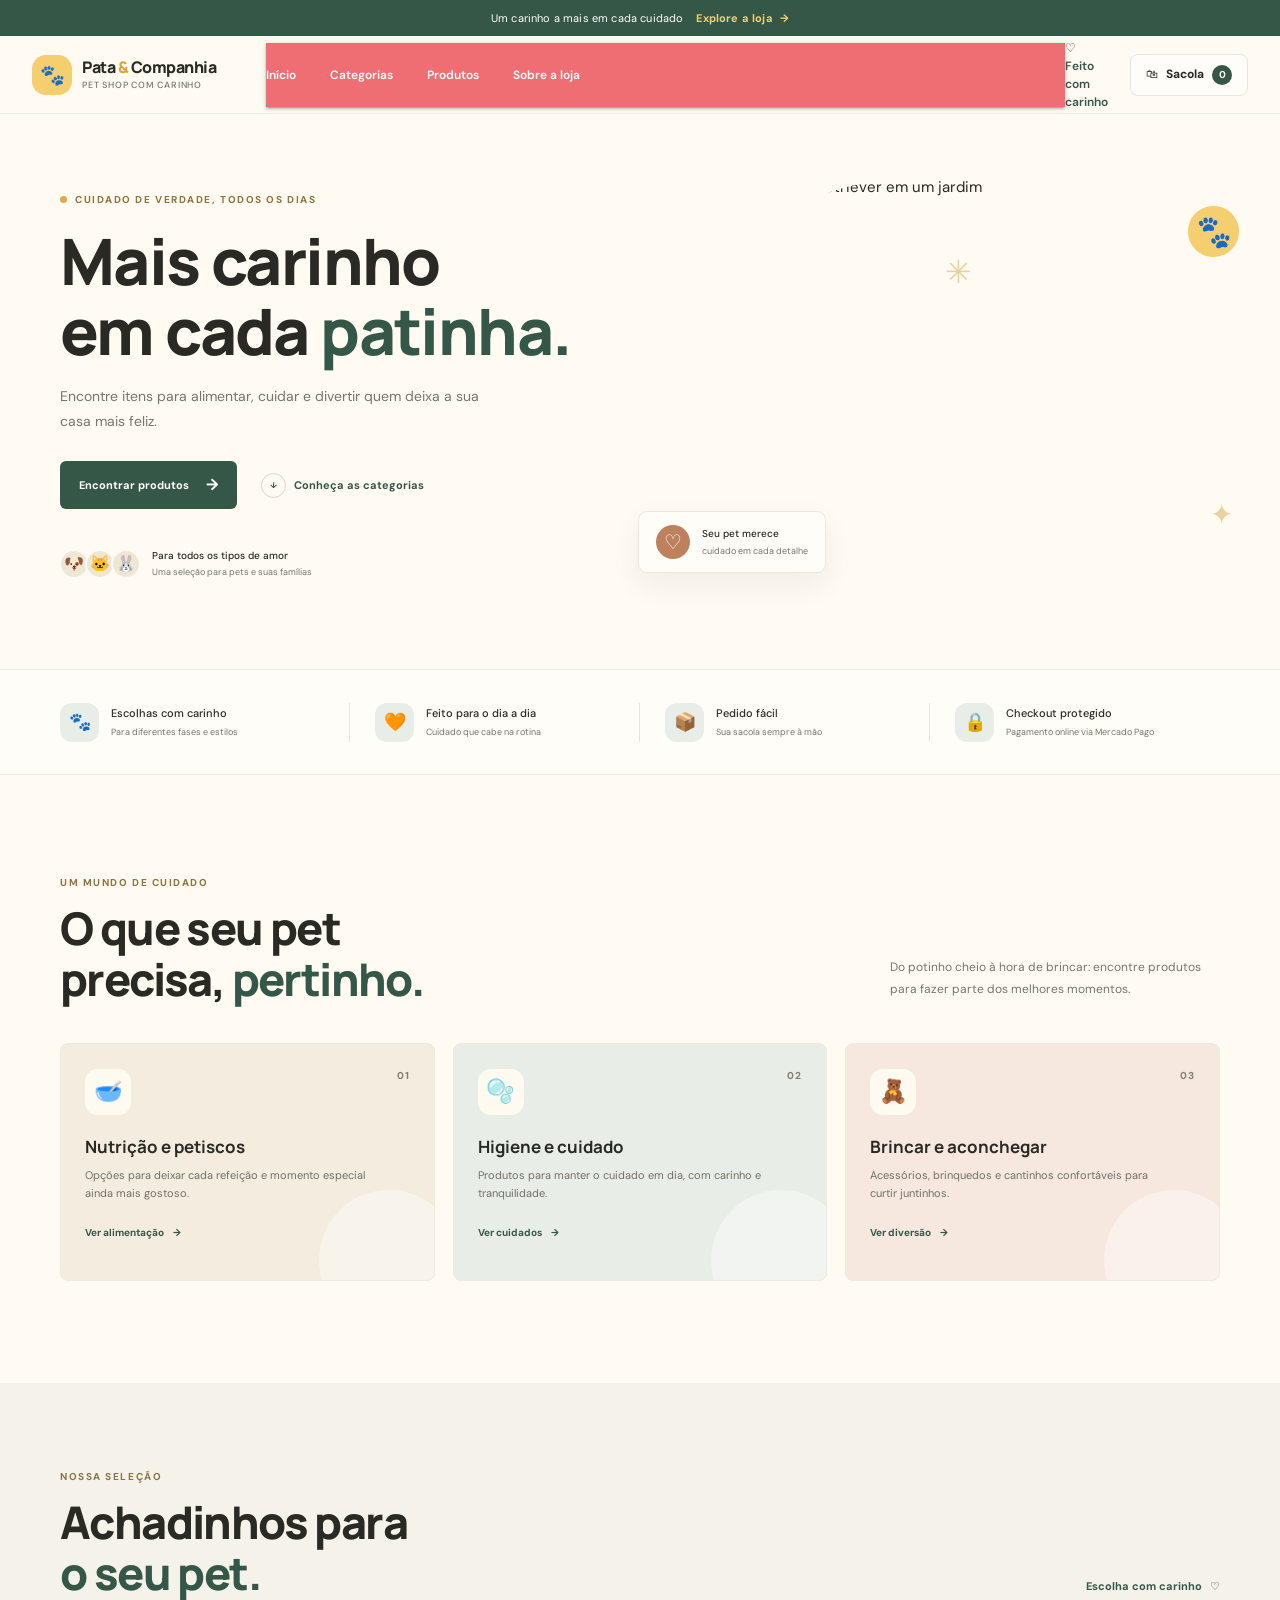
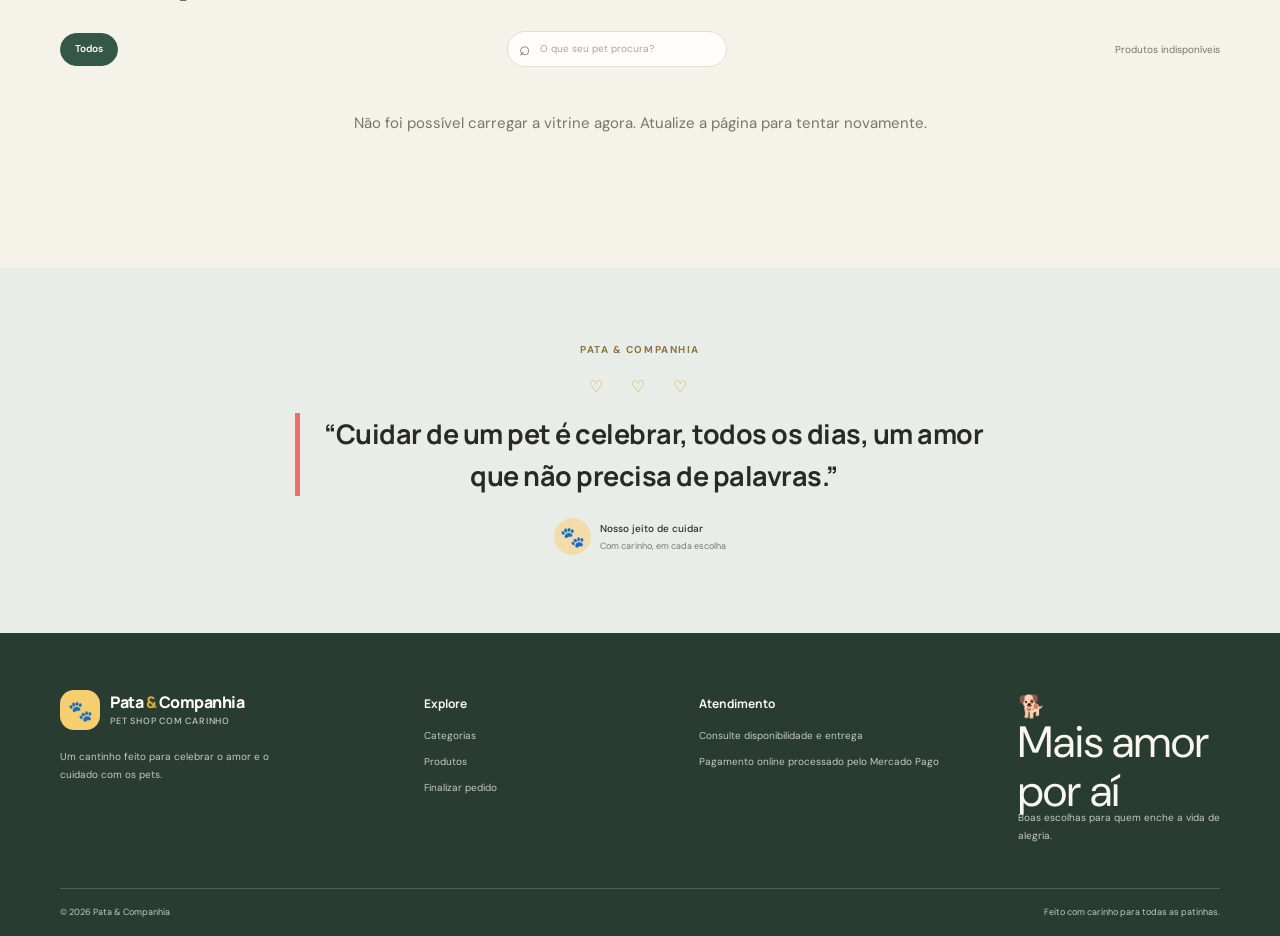
==== commit a1fec212: "passando css materialize" ====
--- a/index.html
+++ b/index.html
@@ -8,8 +8,10 @@
   <title>Pata & Companhia | Cuidado para quem faz parte da família</title>
   <link rel="preconnect" href="https://fonts.googleapis.com">
   <link rel="preconnect" href="https://fonts.gstatic.com" crossorigin>
+  <link rel="preconnect" href="https://cdnjs.cloudflare.com">
   <link rel="preconnect" href="https://images.unsplash.com">
   <link href="https://fonts.googleapis.com/css2?family=DM+Sans:wght@400;500;600;700&family=Manrope:wght@400;500;600;700;800&display=swap" rel="stylesheet">
+  <link rel="stylesheet" href="https://cdnjs.cloudflare.com/ajax/libs/materialize/1.0.0/css/materialize.min.css">
   <link rel="stylesheet" href="styles.css">
   <script src="shop.js" defer></script>
   
@@ -122,7 +124,7 @@
           <label class="product-search">
             <span class="sr-only">Buscar produtos</span>
             <span aria-hidden="true">⌕</span>
-            <input id="product-search" type="search" placeholder="O que seu pet procura?" autocomplete="off">
+            <input class="browser-default" id="product-search" type="search" placeholder="O que seu pet procura?" autocomplete="off">
           </label>
           <span class="product-count" id="product-count" aria-live="polite">Carregando produtos…</span>
         </div>
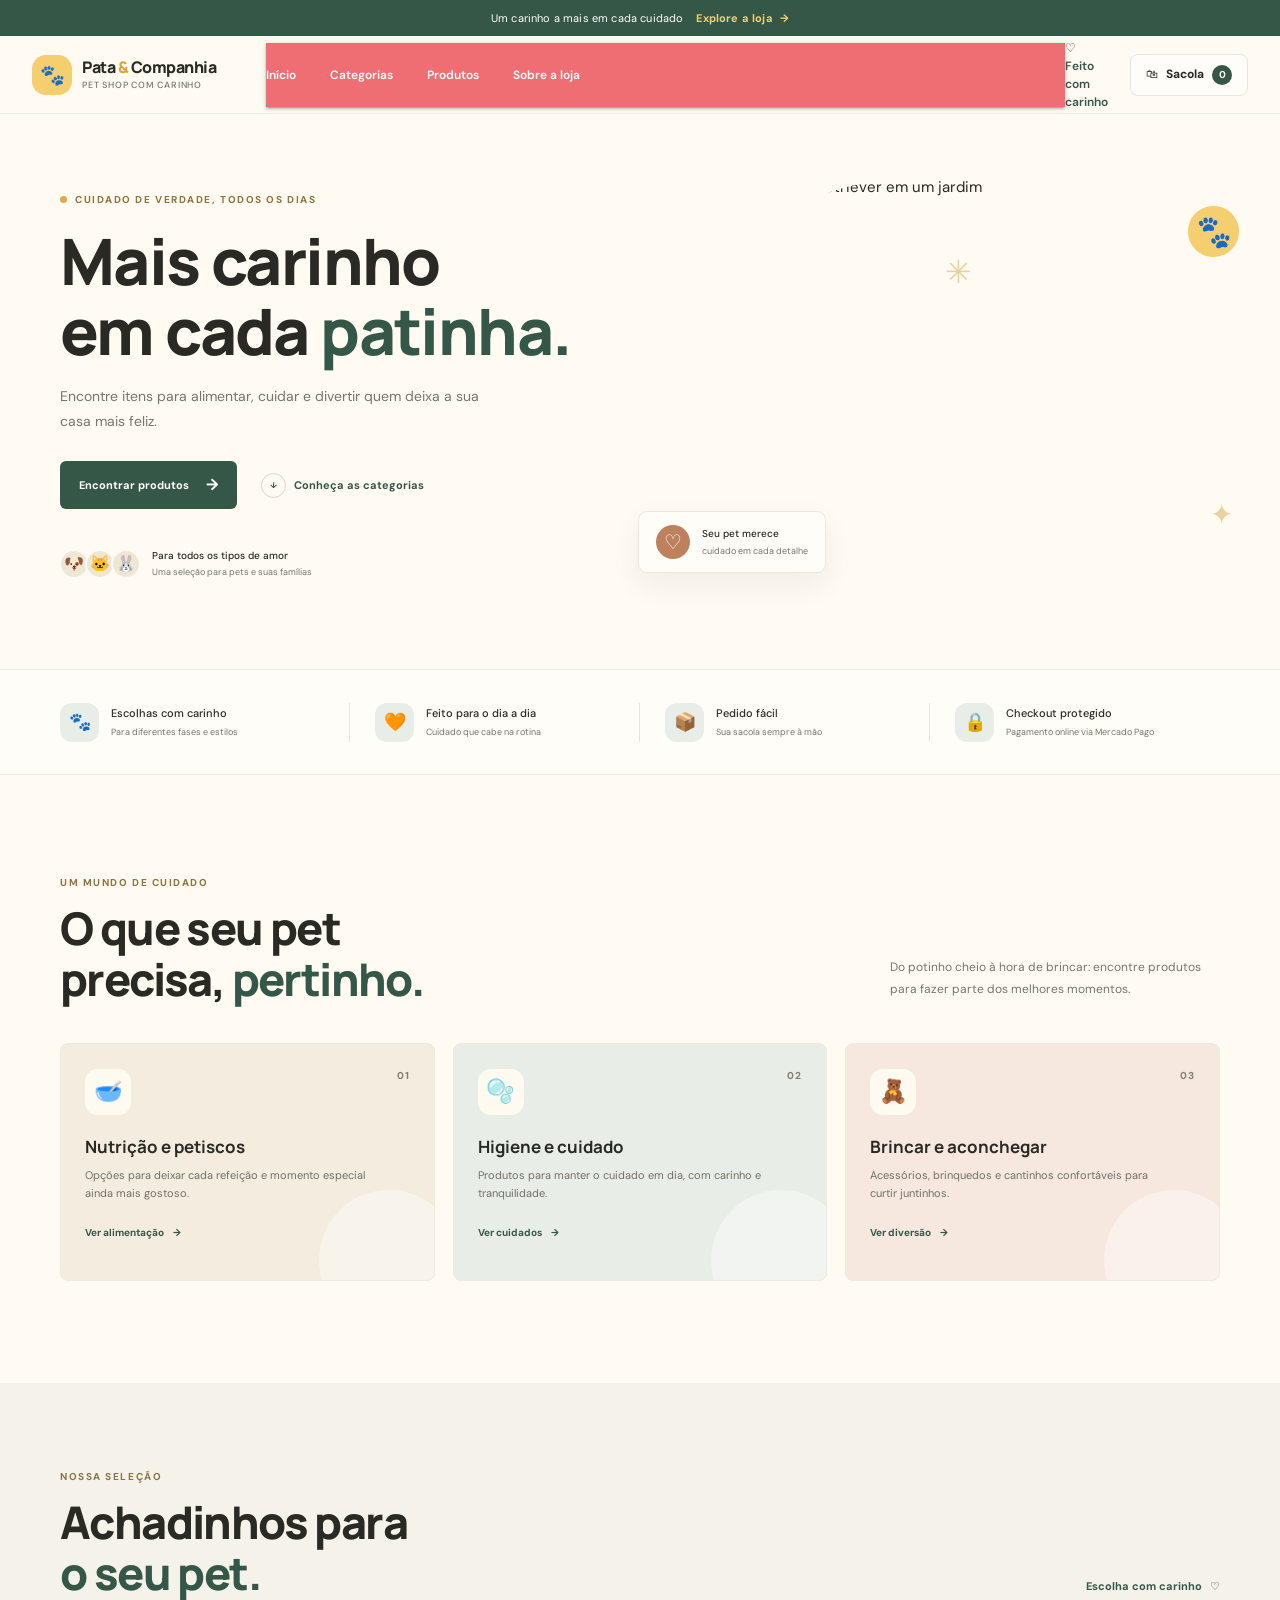
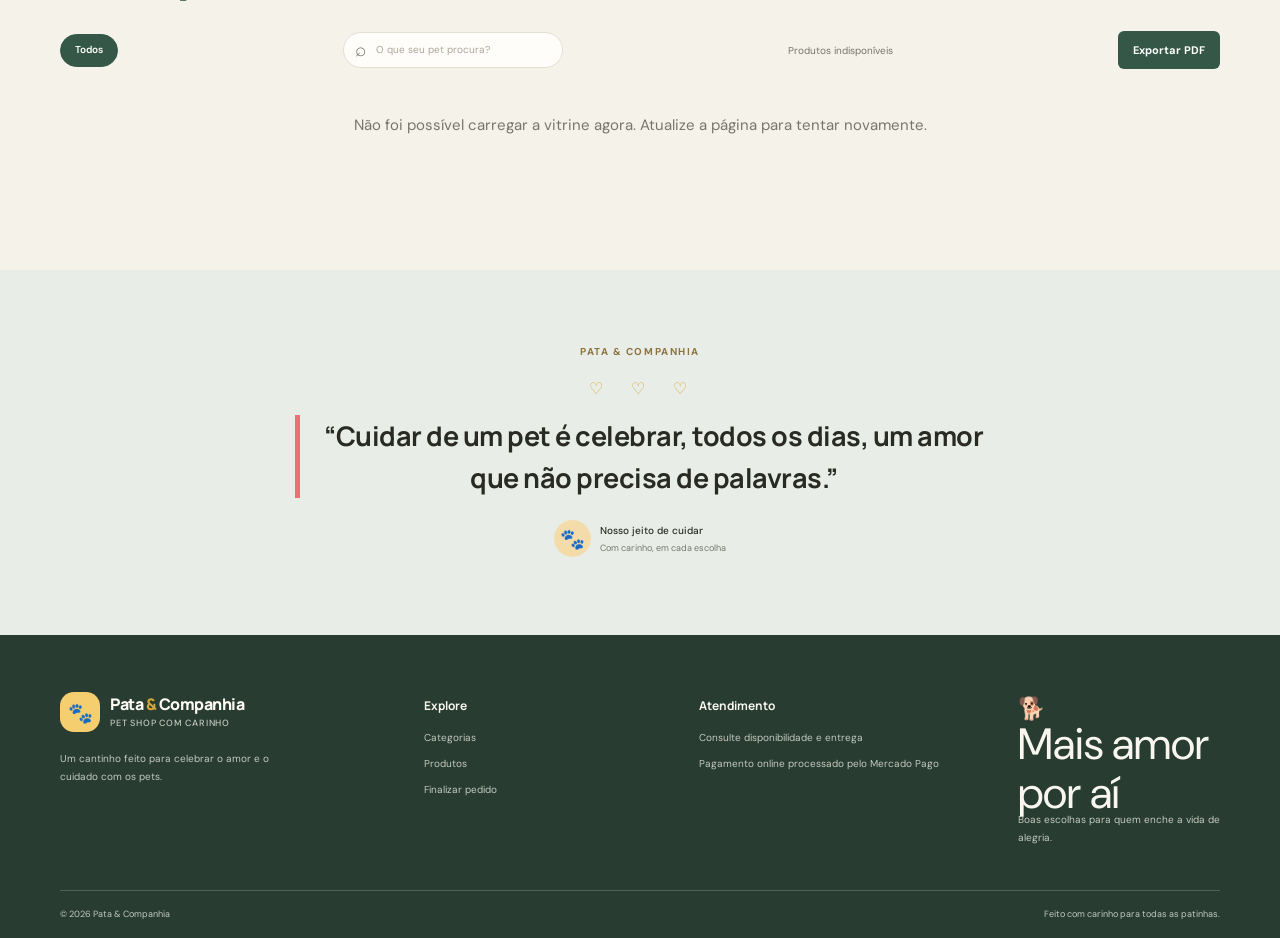
==== commit af4e3cbb: "adicionando PDF" ====
--- a/index.html
+++ b/index.html
@@ -127,6 +127,13 @@
             <input class="browser-default" id="product-search" type="search" placeholder="O que seu pet procura?" autocomplete="off">
           </label>
           <span class="product-count" id="product-count" aria-live="polite">Carregando produtos…</span>
+          <button class="button button-primary export-button" id="export-products" type="button" disabled>Exportar PDF</button>
+        </div>
+        <div class="catalog-print-header">
+          <h1>Pata &amp; Companhia</h1>
+          <p>Catálogo de produtos</p>
+          <p id="catalog-export-date"></p>
+          <small>Preços e disponibilidade podem ser alterados.</small>
         </div>
         <div class="product-grid" id="product-grid" aria-live="polite" aria-busy="true">
           <p class="no-products">Estamos preparando a vitrine para você…</p>
--- a/styles.css
+++ b/styles.css
@@ -773,6 +773,16 @@
   justify-content: space-between;
   gap: 20px;
   margin: 32px 0 20px;
+}
+
+.export-button {
+  min-height: 38px;
+  flex-shrink: 0;
+  padding-inline: 15px;
+}
+
+.catalog-print-header {
+  display: none;
 }
 
 .product-search {
@@ -1979,4 +1989,90 @@
   .checkout-box {
     padding: 24px 18px;
   }
-}+}
+
+@media print {
+  @page {
+    size: A4;
+    margin: 14mm;
+  }
+
+  body {
+    color: #292a24;
+    background: #fff;
+  }
+
+  body > :not(main),
+  main > :not(#produtos) {
+    display: none !important;
+  }
+
+  #produtos {
+    display: block !important;
+    padding: 0 !important;
+    background: #fff !important;
+  }
+
+  #produtos .section-wrap {
+    width: 100%;
+    margin: 0;
+  }
+
+  #produtos .shop-heading,
+  #produtos .product-toolbar {
+    display: none !important;
+  }
+
+  .catalog-print-header {
+    display: block;
+    margin-bottom: 8mm;
+  }
+
+  .catalog-print-header h1 {
+    margin: 0 0 2mm;
+    font-size: 22pt;
+  }
+
+  .catalog-print-header p {
+    margin: 0 0 2mm;
+    font-size: 12pt;
+  }
+
+  .catalog-print-header small {
+    color: #555;
+    font-size: 9pt;
+  }
+
+  #product-grid {
+    grid-template-columns: repeat(3, minmax(0, 1fr));
+    gap: 5mm;
+  }
+
+  .product-card {
+    break-inside: avoid;
+    border: 1px solid #ddd;
+    box-shadow: none !important;
+  }
+
+  .product-image {
+    height: 35mm;
+    background: #f7f7f7;
+  }
+
+  .product-image img {
+    object-fit: contain;
+  }
+
+  .product-info {
+    padding: 3mm;
+  }
+
+  .product-info h3 {
+    min-height: 0;
+    margin-bottom: 3mm;
+  }
+
+  .add-to-cart {
+    display: none;
+  }
+}
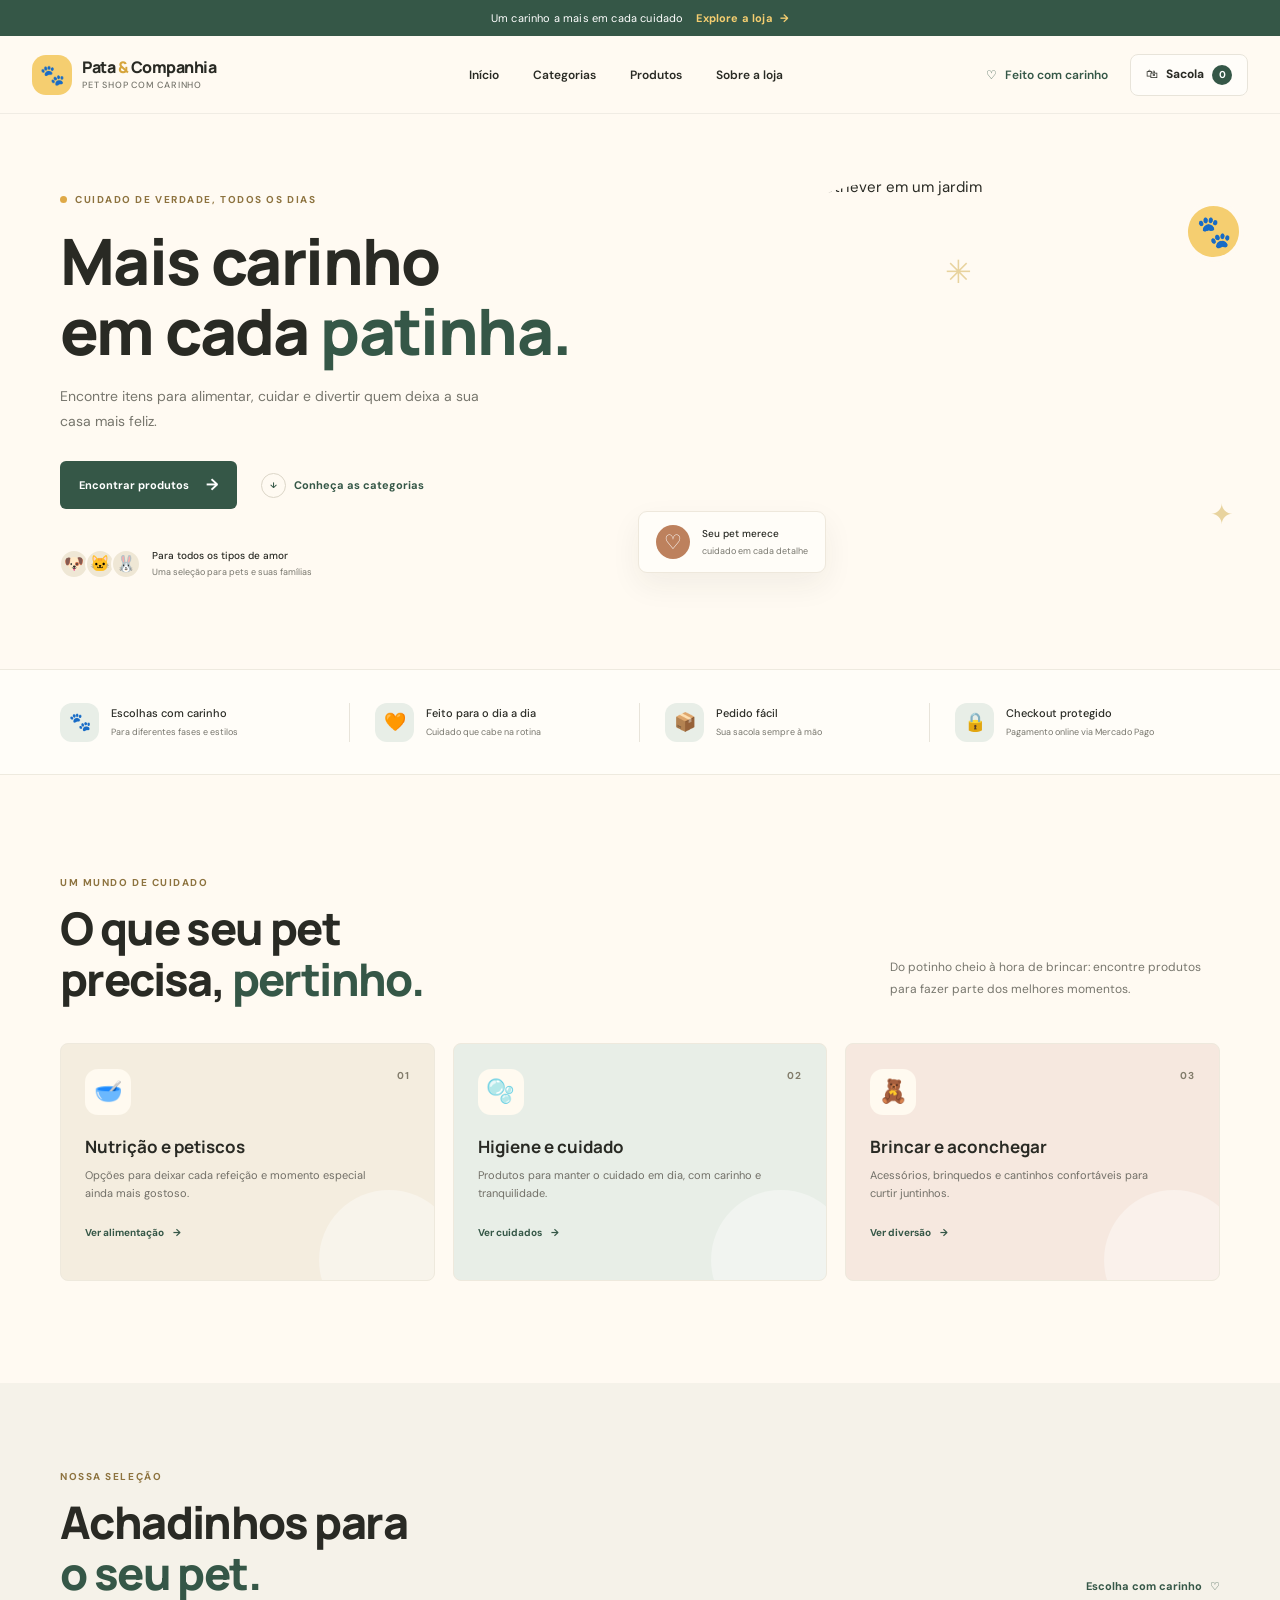
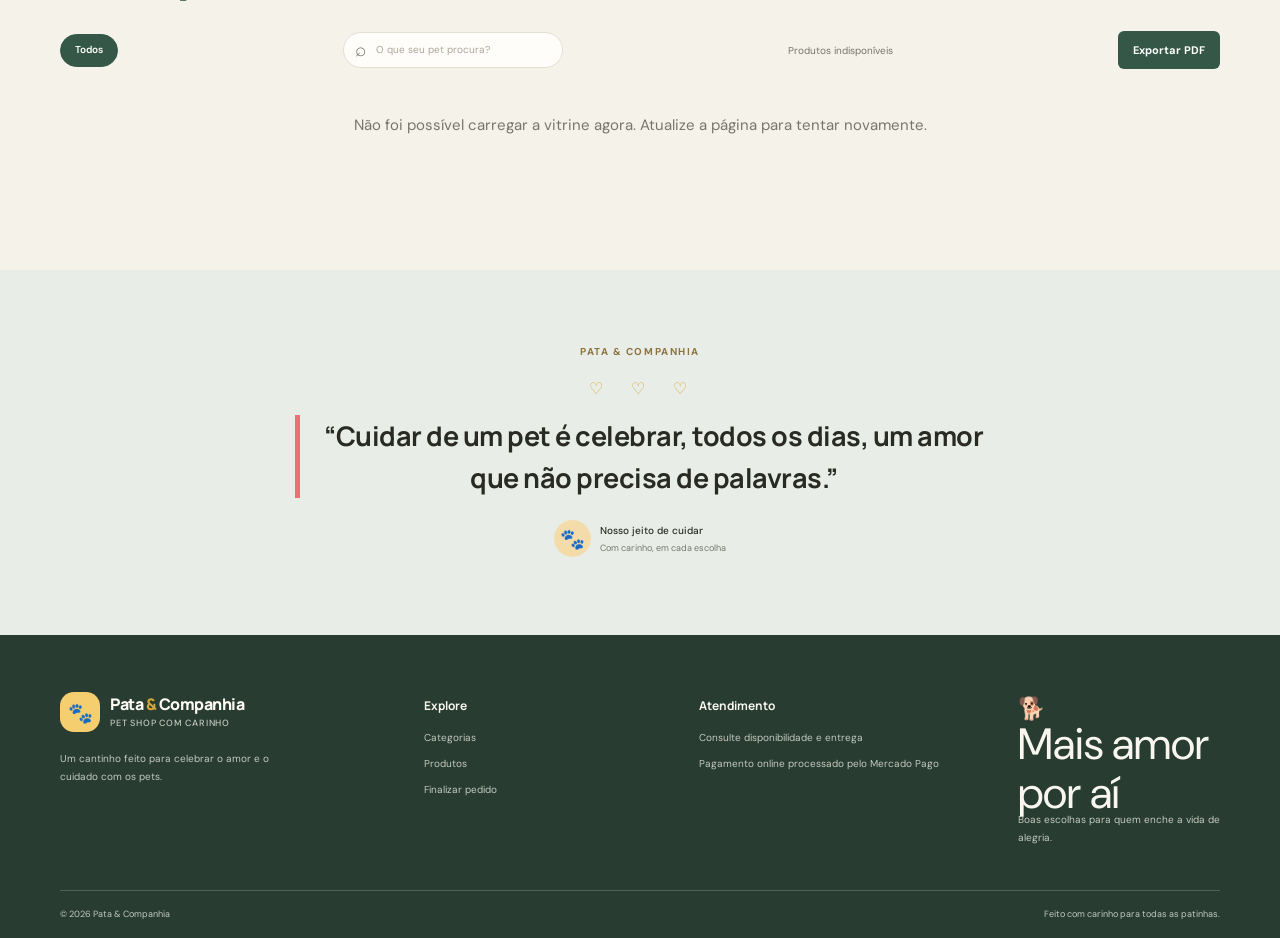
==== commit d61185e3: "arrumando o site" ====
--- a/index.html
+++ b/index.html
@@ -23,7 +23,7 @@
   </div>
 
   <header class="site-header">
-    <a class="brand" href="/static" aria-label="Pata & Companhia, início">
+    <a class="brand" href="/#inicio" aria-label="Pata & Companhia, início">
       <span class="brand-mark" aria-hidden="true">🐾</span>
       <span>Pata <b>&</b> Companhia<small>pet shop com carinho</small></span>
     </a>
@@ -154,7 +154,7 @@
   <footer class="site-footer">
     <div class="section-wrap footer-main">
       <div class="footer-brand">
-        <a class="brand" href="/static" aria-label="Pata & Companhia, início"><span class="brand-mark" aria-hidden="true">🐾</span><span>Pata <b>&</b> Companhia<small>pet shop com carinho</small></span></a>
+        <a class="brand" href="/#inicio" aria-label="Pata & Companhia, início"><span class="brand-mark" aria-hidden="true">🐾</span><span>Pata <b>&</b> Companhia<small>pet shop com carinho</small></span></a>
         <p>Um cantinho feito para celebrar o amor e o cuidado com os pets.</p>
       </div>
       <div class="footer-column"><h3>Explore</h3><a href="#categorias">Categorias</a><a href="#produtos">Produtos</a><a href="/checkout">Finalizar pedido</a></div>
--- a/styles.css
+++ b/styles.css
@@ -143,6 +143,12 @@
 .main-nav {
   gap: 34px;
   margin-left: 50px;
+  width: auto;
+  height: auto;
+  line-height: normal;
+  color: var(--ink);
+  background: transparent;
+  box-shadow: none;
 }
 
 .main-nav a,
@@ -150,6 +156,10 @@
   font-size: 12px;
   font-weight: 600;
   transition: color .2s;
+}
+
+.main-nav a {
+  color: var(--ink);
 }
 
 .main-nav a:hover,
@@ -1359,10 +1369,17 @@
 .toast {
   position: fixed;
   z-index: 40;
+  top: auto;
   right: 24px;
   bottom: 24px;
+  left: auto;
+  width: auto;
+  height: auto;
   max-width: min(360px, calc(100% - 48px));
-  padding: 14px 18px;
+  min-height: 0;
+  margin: 0;
+  display: block;
+  padding: 12px 16px;
   border-radius: 8px;
   color: #fff;
   background: var(--green-dark);
